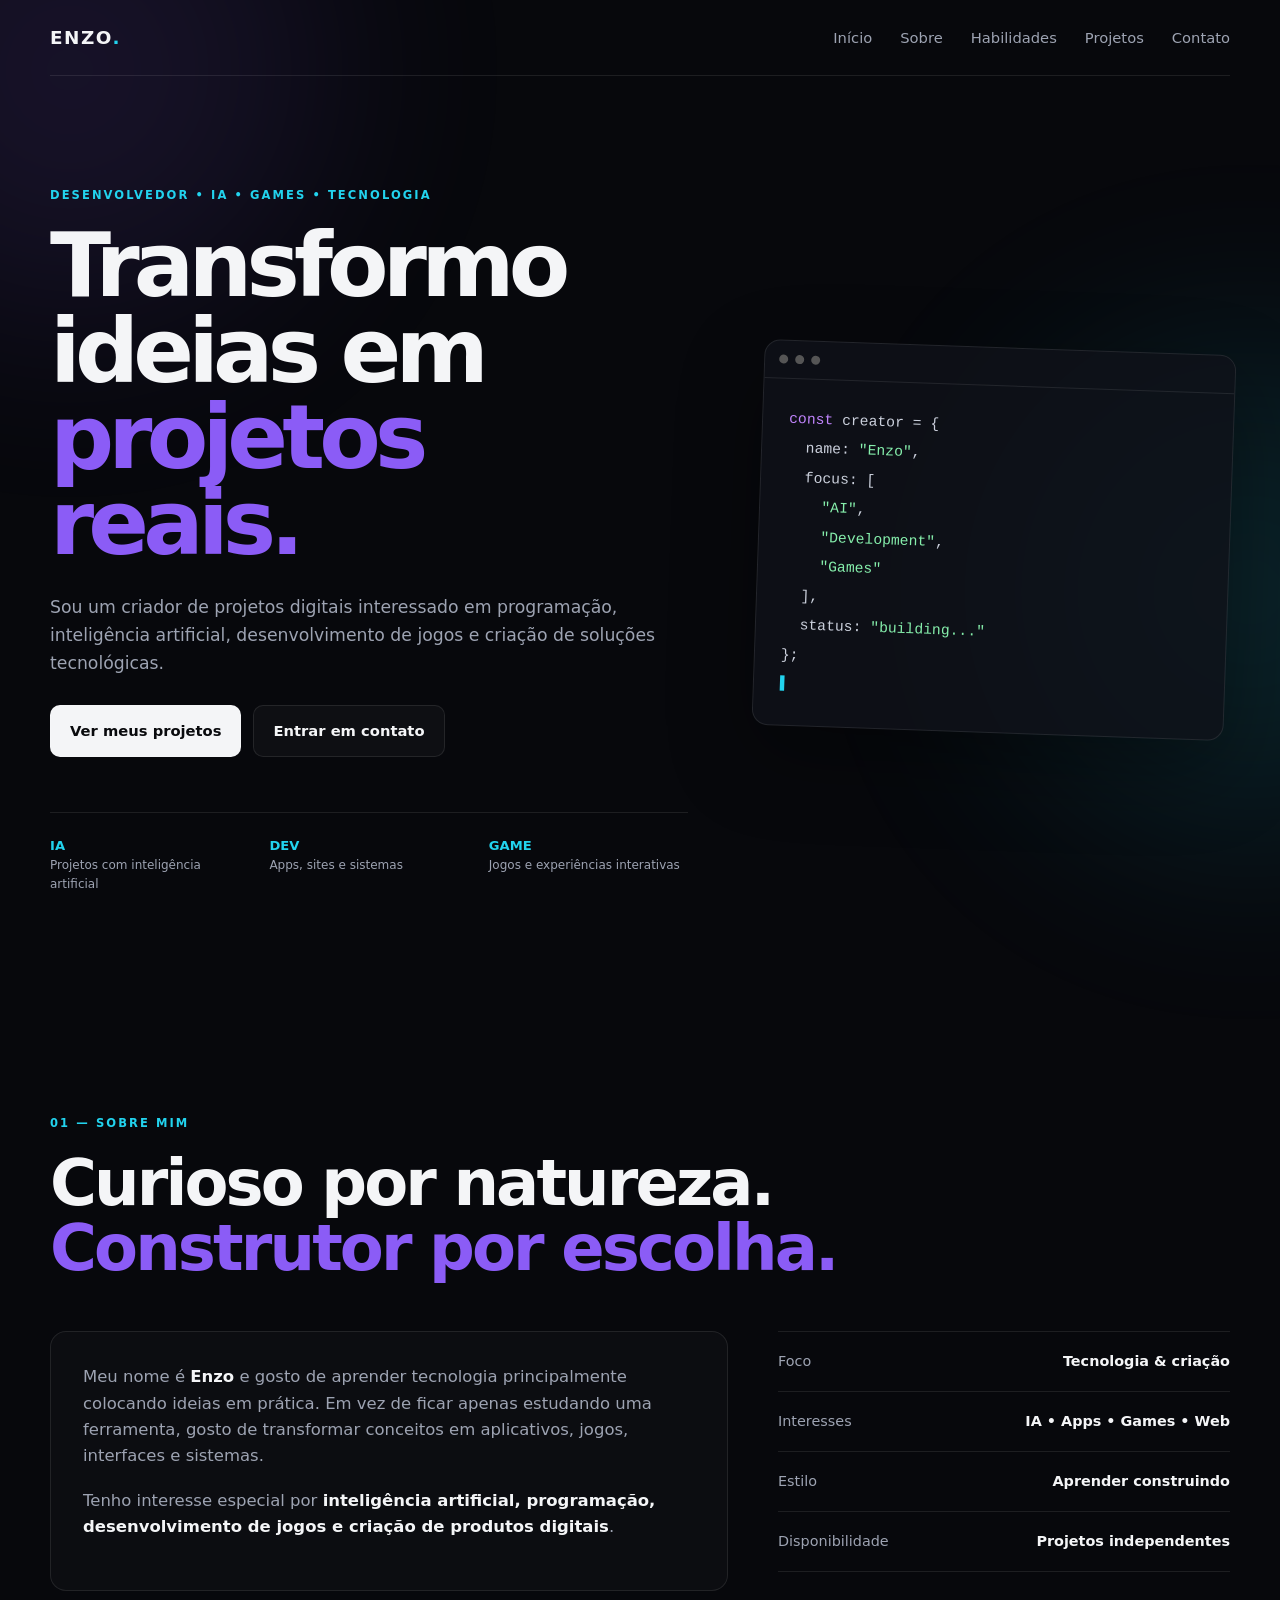
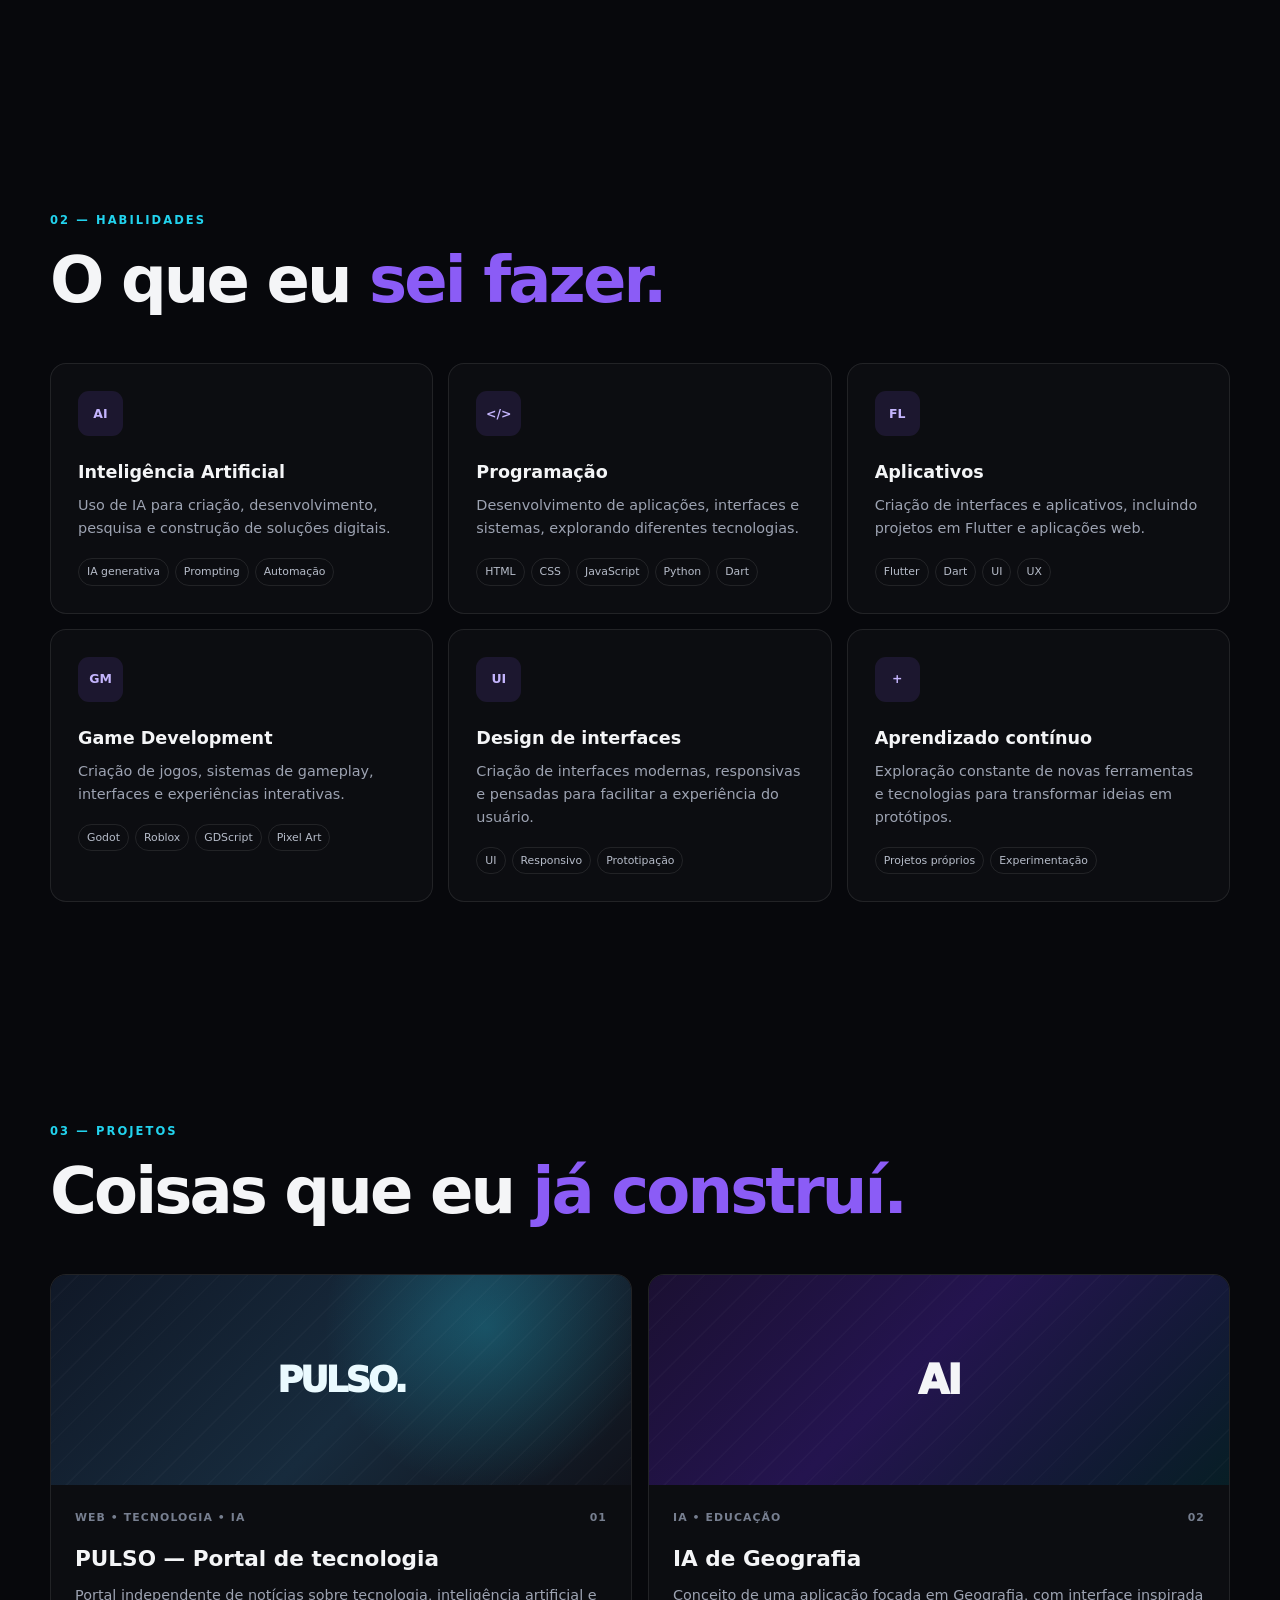
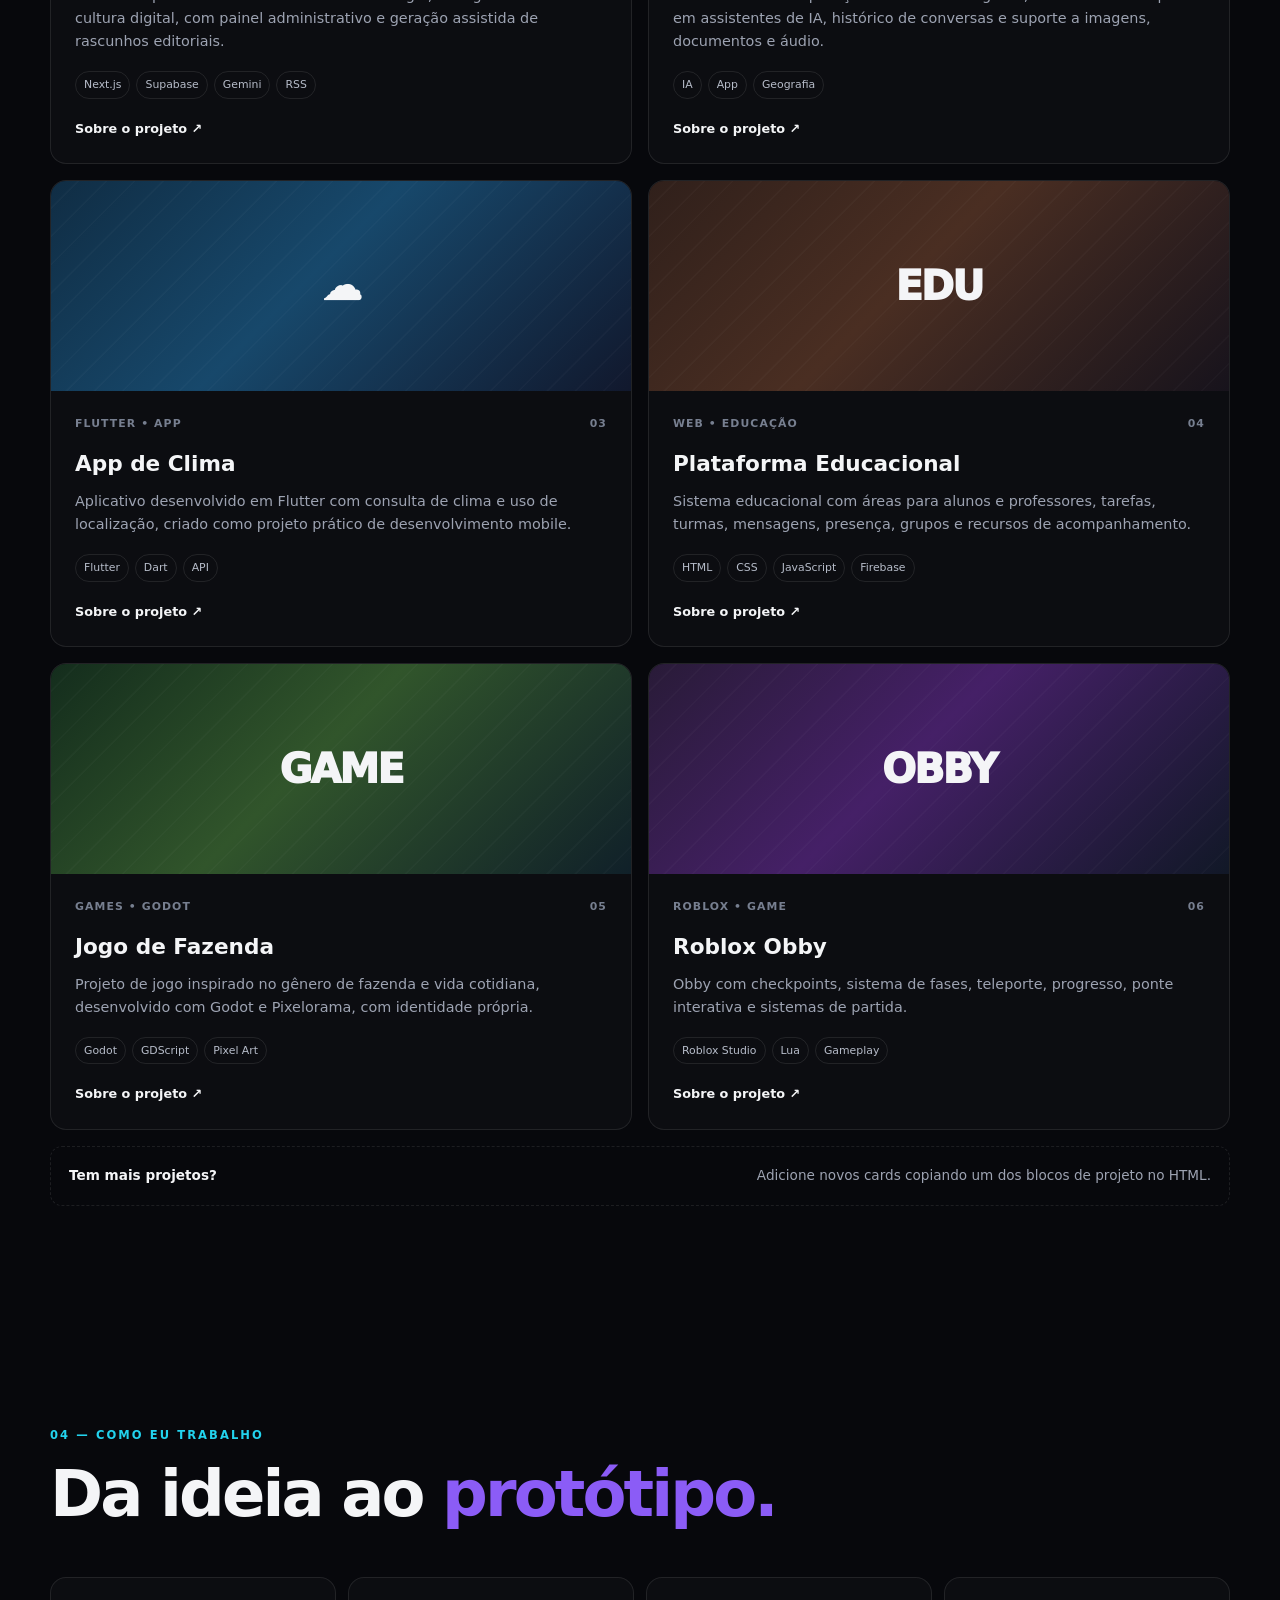
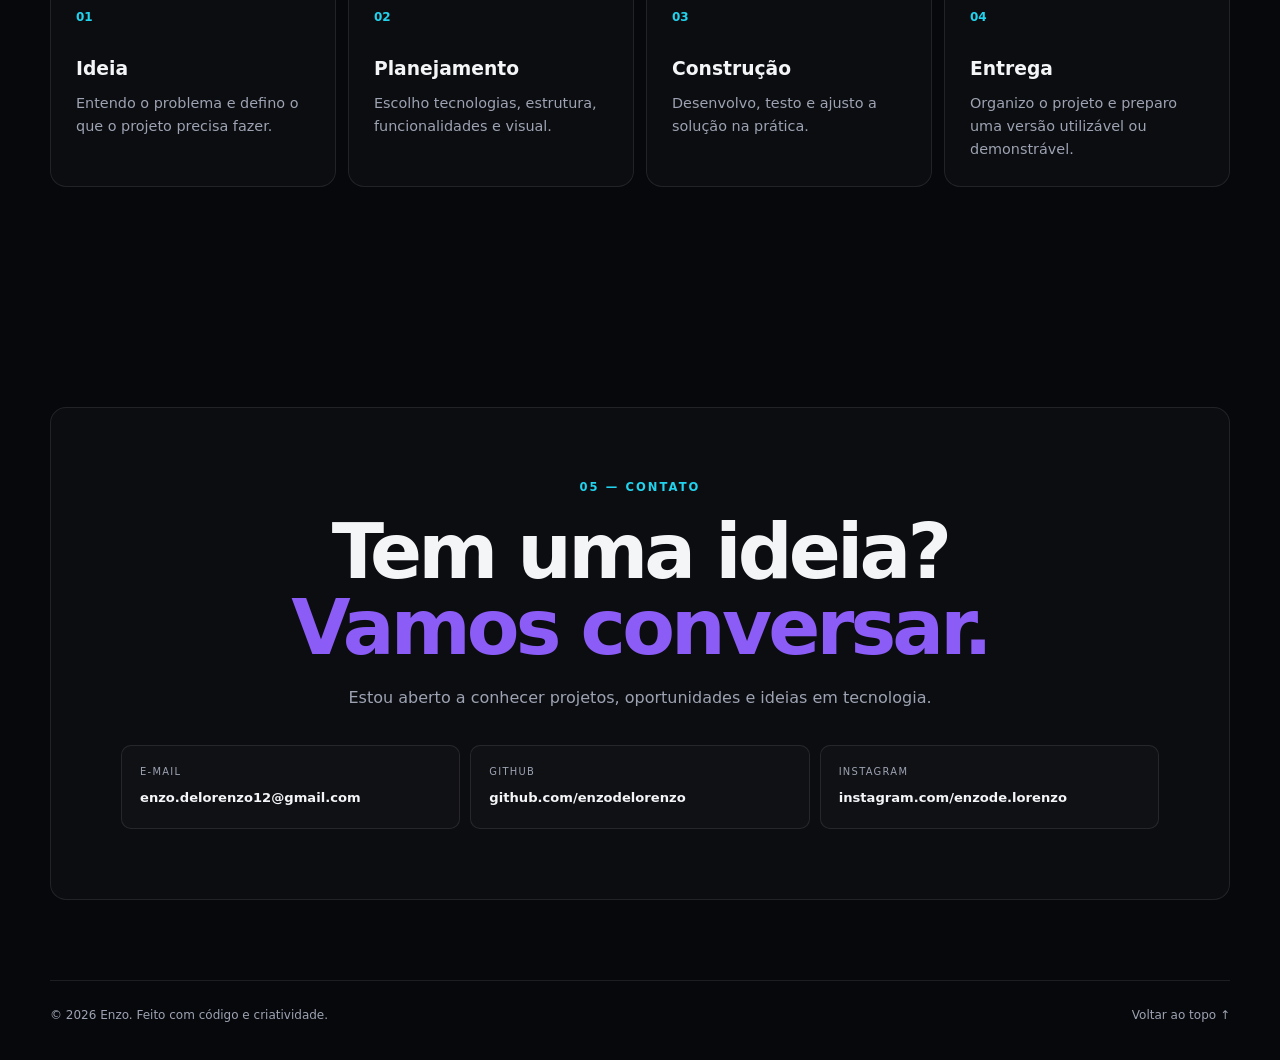
==== index.html @ c568abfc "Initial commit of my portfolio." ====
<!DOCTYPE html>
<html lang="pt-BR">
<head>
  <meta charset="UTF-8">
  <meta name="viewport" content="width=device-width, initial-scale=1.0">
  <meta name="description" content="Portfólio de Enzo — desenvolvimento, inteligência artificial, jogos e tecnologia.">
  <title>Enzo — Desenvolvedor & Criador</title>
  <link rel="stylesheet" href="style.css">
</head>
<body>
  <div class="bg-glow glow-1"></div>
  <div class="bg-glow glow-2"></div>

  <header class="header">
    <a class="logo" href="#inicio">ENZO<span>.</span></a>

    <button class="menu-btn" id="menuBtn" aria-label="Abrir menu">☰</button>

    <nav class="nav" id="nav">
      <a href="#inicio">Início</a>
      <a href="#sobre">Sobre</a>
      <a href="#habilidades">Habilidades</a>
      <a href="#projetos">Projetos</a>
      <a href="#contato">Contato</a>
    </nav>
  </header>

  <main>
    <section class="hero section" id="inicio">
      <div class="hero-content reveal">
        <p class="eyebrow">DESENVOLVEDOR • IA • GAMES • TECNOLOGIA</p>
        <h1>Transformo ideias em <span>projetos reais.</span></h1>
        <p class="hero-text">
          Sou um criador de projetos digitais interessado em programação,
          inteligência artificial, desenvolvimento de jogos e criação de soluções tecnológicas.
        </p>

        <div class="hero-actions">
          <a class="btn primary" href="#projetos">Ver meus projetos</a>
          <a class="btn secondary" href="#contato">Entrar em contato</a>
        </div>

        <div class="quick-stats">
          <div><strong>IA</strong><span>Projetos com inteligência artificial</span></div>
          <div><strong>DEV</strong><span>Apps, sites e sistemas</span></div>
          <div><strong>GAME</strong><span>Jogos e experiências interativas</span></div>
        </div>
      </div>

      <div class="hero-card reveal">
        <div class="terminal">
          <div class="terminal-top">
            <span></span><span></span><span></span>
          </div>
          <div class="terminal-body">
            <p><span class="code-purple">const</span> creator = {</p>
            <p>&nbsp;&nbsp;name: <span class="code-green">"Enzo"</span>,</p>
            <p>&nbsp;&nbsp;focus: [</p>
            <p>&nbsp;&nbsp;&nbsp;&nbsp;<span class="code-green">"AI"</span>,</p>
            <p>&nbsp;&nbsp;&nbsp;&nbsp;<span class="code-green">"Development"</span>,</p>
            <p>&nbsp;&nbsp;&nbsp;&nbsp;<span class="code-green">"Games"</span></p>
            <p>&nbsp;&nbsp;],</p>
            <p>&nbsp;&nbsp;status: <span class="code-green">"building..."</span></p>
            <p>};</p>
            <p class="cursor">▌</p>
          </div>
        </div>
      </div>
    </section>

    <section class="section" id="sobre">
      <div class="section-heading reveal">
        <p class="eyebrow">01 — SOBRE MIM</p>
        <h2>Curioso por natureza.<br><span>Construtor por escolha.</span></h2>
      </div>

      <div class="about-grid">
        <article class="about-card reveal">
          <p>
            Meu nome é <strong>Enzo</strong> e gosto de aprender tecnologia principalmente
            colocando ideias em prática. Em vez de ficar apenas estudando uma ferramenta,
            gosto de transformar conceitos em aplicativos, jogos, interfaces e sistemas.
          </p>
          <p>
            Tenho interesse especial por <strong>inteligência artificial, programação,
            desenvolvimento de jogos e criação de produtos digitais</strong>.
          </p>
        </article>

        <div class="about-list reveal">
          <div class="info-row"><span>Foco</span><strong>Tecnologia & criação</strong></div>
          <div class="info-row"><span>Interesses</span><strong>IA • Apps • Games • Web</strong></div>
          <div class="info-row"><span>Estilo</span><strong>Aprender construindo</strong></div>
          <div class="info-row"><span>Disponibilidade</span><strong>Projetos independentes</strong></div>
        </div>
      </div>
    </section>

    <section class="section" id="habilidades">
      <div class="section-heading reveal">
        <p class="eyebrow">02 — HABILIDADES</p>
        <h2>O que eu <span>sei fazer.</span></h2>
      </div>

      <div class="skills-grid">
        <article class="skill-card reveal">
          <div class="skill-icon">AI</div>
          <h3>Inteligência Artificial</h3>
          <p>Uso de IA para criação, desenvolvimento, pesquisa e construção de soluções digitais.</p>
          <div class="tags"><span>IA generativa</span><span>Prompting</span><span>Automação</span></div>
        </article>

        <article class="skill-card reveal">
          <div class="skill-icon">&lt;/&gt;</div>
          <h3>Programação</h3>
          <p>Desenvolvimento de aplicações, interfaces e sistemas, explorando diferentes tecnologias.</p>
          <div class="tags"><span>HTML</span><span>CSS</span><span>JavaScript</span><span>Python</span><span>Dart</span></div>
        </article>

        <article class="skill-card reveal">
          <div class="skill-icon">FL</div>
          <h3>Aplicativos</h3>
          <p>Criação de interfaces e aplicativos, incluindo projetos em Flutter e aplicações web.</p>
          <div class="tags"><span>Flutter</span><span>Dart</span><span>UI</span><span>UX</span></div>
        </article>

        <article class="skill-card reveal">
          <div class="skill-icon">GM</div>
          <h3>Game Development</h3>
          <p>Criação de jogos, sistemas de gameplay, interfaces e experiências interativas.</p>
          <div class="tags"><span>Godot</span><span>Roblox</span><span>GDScript</span><span>Pixel Art</span></div>
        </article>

        <article class="skill-card reveal">
          <div class="skill-icon">UI</div>
          <h3>Design de interfaces</h3>
          <p>Criação de interfaces modernas, responsivas e pensadas para facilitar a experiência do usuário.</p>
          <div class="tags"><span>UI</span><span>Responsivo</span><span>Prototipação</span></div>
        </article>

        <article class="skill-card reveal">
          <div class="skill-icon">+</div>
          <h3>Aprendizado contínuo</h3>
          <p>Exploração constante de novas ferramentas e tecnologias para transformar ideias em protótipos.</p>
          <div class="tags"><span>Projetos próprios</span><span>Experimentação</span></div>
        </article>
      </div>
    </section>

    <section class="section" id="projetos">
      <div class="section-heading reveal">
        <p class="eyebrow">03 — PROJETOS</p>
        <h2>Coisas que eu <span>já construí.</span></h2>
      </div>

      <div class="projects-grid">
        <article class="project-card featured reveal">
          <div class="project-image gradient-pulso"><span>PULSO.</span></div>
          <div class="project-content">
            <div class="project-top"><span class="project-type">WEB • TECNOLOGIA • IA</span><span>01</span></div>
            <h3>PULSO — Portal de tecnologia</h3>
            <p>Portal independente de notícias sobre tecnologia, inteligência artificial e cultura digital, com painel administrativo e geração assistida de rascunhos editoriais.</p>
            <div class="tags"><span>Next.js</span><span>Supabase</span><span>Gemini</span><span>RSS</span></div>
            <div class="project-links">
              <a href="projeto.html?id=pulso">Sobre o projeto ↗</a>
            </div>
          </div>
        </article>

        <article class="project-card featured reveal">
          <div class="project-image gradient-ai"><span>AI</span></div>
          <div class="project-content">
            <div class="project-top"><span class="project-type">IA • EDUCAÇÃO</span><span>02</span></div>
            <h3>IA de Geografia</h3>
            <p>Conceito de uma aplicação focada em Geografia, com interface inspirada em assistentes de IA, histórico de conversas e suporte a imagens, documentos e áudio.</p>
            <div class="tags"><span>IA</span><span>App</span><span>Geografia</span></div>
            <div class="project-links">
              <a href="projeto.html?id=geografia">Sobre o projeto ↗</a>
            </div>
          </div>
        </article>

        <article class="project-card reveal">
          <div class="project-image gradient-weather"><span>☁</span></div>
          <div class="project-content">
            <div class="project-top"><span class="project-type">FLUTTER • APP</span><span>03</span></div>
            <h3>App de Clima</h3>
            <p>Aplicativo desenvolvido em Flutter com consulta de clima e uso de localização, criado como projeto prático de desenvolvimento mobile.</p>
            <div class="tags"><span>Flutter</span><span>Dart</span><span>API</span></div>
            <div class="project-links">
              <a href="projeto.html?id=clima">Sobre o projeto ↗</a>
            </div>
          </div>
        </article>

        <article class="project-card reveal">
          <div class="project-image gradient-school"><span>EDU</span></div>
          <div class="project-content">
            <div class="project-top"><span class="project-type">WEB • EDUCAÇÃO</span><span>04</span></div>
            <h3>Plataforma Educacional</h3>
            <p>Sistema educacional com áreas para alunos e professores, tarefas, turmas, mensagens, presença, grupos e recursos de acompanhamento.</p>
            <div class="tags"><span>HTML</span><span>CSS</span><span>JavaScript</span><span>Firebase</span></div>
            <div class="project-links">
              <a href="projeto.html?id=plataforma">Sobre o projeto ↗</a>
            </div>
          </div>
        </article>

        <article class="project-card reveal">
          <div class="project-image gradient-farm"><span>GAME</span></div>
          <div class="project-content">
            <div class="project-top"><span class="project-type">GAMES • GODOT</span><span>05</span></div>
            <h3>Jogo de Fazenda</h3>
            <p>Projeto de jogo inspirado no gênero de fazenda e vida cotidiana, desenvolvido com Godot e Pixelorama, com identidade própria.</p>
            <div class="tags"><span>Godot</span><span>GDScript</span><span>Pixel Art</span></div>
            <div class="project-links">
              <a href="projeto.html?id=fazenda">Sobre o projeto ↗</a>
            </div>
          </div>
        </article>

        <article class="project-card reveal">
          <div class="project-image gradient-roblox"><span>OBBY</span></div>
          <div class="project-content">
            <div class="project-top"><span class="project-type">ROBLOX • GAME</span><span>06</span></div>
            <h3>Roblox Obby</h3>
            <p>Obby com checkpoints, sistema de fases, teleporte, progresso, ponte interativa e sistemas de partida.</p>
            <div class="tags"><span>Roblox Studio</span><span>Lua</span><span>Gameplay</span></div>
            <div class="project-links">
              <a href="projeto.html?id=obby">Sobre o projeto ↗</a>
            </div>
          </div>
        </article>

      </div>

      <div class="add-project reveal">
        <strong>Tem mais projetos?</strong>
        <span>Adicione novos cards copiando um dos blocos de projeto no HTML.</span>
      </div>
    </section>

    <section class="section process-section">
      <div class="section-heading reveal">
        <p class="eyebrow">04 — COMO EU TRABALHO</p>
        <h2>Da ideia ao <span>protótipo.</span></h2>
      </div>

      <div class="process-grid">
        <div class="process-step reveal"><b>01</b><h3>Ideia</h3><p>Entendo o problema e defino o que o projeto precisa fazer.</p></div>
        <div class="process-step reveal"><b>02</b><h3>Planejamento</h3><p>Escolho tecnologias, estrutura, funcionalidades e visual.</p></div>
        <div class="process-step reveal"><b>03</b><h3>Construção</h3><p>Desenvolvo, testo e ajusto a solução na prática.</p></div>
        <div class="process-step reveal"><b>04</b><h3>Entrega</h3><p>Organizo o projeto e preparo uma versão utilizável ou demonstrável.</p></div>
      </div>
    </section>

    <section class="cta section" id="contato">
      <div class="cta-box reveal">
        <p class="eyebrow">05 — CONTATO</p>
        <h2>Tem uma ideia?<br><span>Vamos conversar.</span></h2>
        <p>Estou aberto a conhecer projetos, oportunidades e ideias em tecnologia.</p>

        <div class="contact-grid">
          <a class="contact-item" href="mailto:enzo.delorenzo12@gmail.com">
            <small>E-MAIL</small>
            <strong>enzo.delorenzo12@gmail.com</strong>
          </a>
          <a class="contact-item" href="https://github.com/enzodelorenzo" target="_blank" rel="noopener noreferrer">
            <small>GITHUB</small>
            <strong>github.com/enzodelorenzo</strong>
          </a>
          <a class="contact-item" href="https://www.instagram.com/enzode.lorenzo/" target="_blank" rel="noopener noreferrer">
            <small>INSTAGRAM</small>
            <strong>instagram.com/enzode.lorenzo</strong>
          </a>
        </div>

      </div>
    </section>
  </main>

  <footer class="footer">
    <span>© <span id="year"></span> Enzo. Feito com código e criatividade.</span>
    <a href="#inicio">Voltar ao topo ↑</a>
  </footer>

  <script src="script.js"></script>
</body>
</html>
---- style.css ----
:root {
  --bg: #07080c;
  --surface: #10121a;
  --surface-2: #151823;
  --text: #f4f5f7;
  --muted: #9da3b2;
  --line: rgba(255,255,255,.09);
  --accent: #8b5cf6;
  --accent-2: #22d3ee;
  --max: 1180px;
}

* { box-sizing: border-box; margin: 0; padding: 0; }
html { scroll-behavior: smooth; }
body {
  font-family: Inter, ui-sans-serif, system-ui, -apple-system, BlinkMacSystemFont, "Segoe UI", sans-serif;
  background: var(--bg);
  color: var(--text);
  line-height: 1.6;
  overflow-x: hidden;
}
a { color: inherit; text-decoration: none; }
button { font: inherit; }

.bg-glow {
  position: fixed;
  width: 500px;
  height: 500px;
  border-radius: 50%;
  filter: blur(110px);
  opacity: .12;
  pointer-events: none;
  z-index: -1;
}
.glow-1 { background: var(--accent); top: -180px; left: -180px; }
.glow-2 { background: var(--accent-2); right: -220px; top: 38%; }

.header {
  width: min(var(--max), calc(100% - 40px));
  height: 76px;
  margin: 0 auto;
  display: flex;
  align-items: center;
  justify-content: space-between;
  border-bottom: 1px solid var(--line);
}
.logo { font-size: 1.15rem; font-weight: 900; letter-spacing: .08em; }
.logo span { color: var(--accent-2); }
.nav { display: flex; gap: 28px; }
.nav a { color: var(--muted); font-size: .92rem; transition: .2s; }
.nav a:hover { color: var(--text); }
.menu-btn { display: none; background: none; color: var(--text); border: 0; font-size: 1.5rem; cursor: pointer; }

.section {
  width: min(var(--max), calc(100% - 40px));
  margin: 0 auto;
  padding: 110px 0;
}
.hero {
  min-height: calc(100vh - 76px);
  display: grid;
  grid-template-columns: 1.15fr .85fr;
  align-items: center;
  gap: 70px;
}
.eyebrow {
  color: var(--accent-2);
  font-size: .72rem;
  letter-spacing: .18em;
  font-weight: 800;
  margin-bottom: 18px;
}
.hero h1 {
  font-size: clamp(3rem, 7vw, 6.5rem);
  line-height: .96;
  letter-spacing: -.065em;
  max-width: 900px;
}
.hero h1 span, h2 span { color: var(--accent); }
.hero-text {
  color: var(--muted);
  max-width: 650px;
  font-size: 1.08rem;
  margin: 28px 0;
}
.hero-actions { display: flex; gap: 12px; flex-wrap: wrap; }
.btn {
  padding: 13px 19px;
  border-radius: 10px;
  border: 1px solid var(--line);
  font-weight: 750;
  font-size: .92rem;
  transition: transform .2s, border-color .2s;
}
.btn:hover { transform: translateY(-2px); border-color: rgba(255,255,255,.25); }
.btn.primary { background: var(--text); color: #090a0d; }
.btn.secondary { background: rgba(255,255,255,.03); }

.quick-stats {
  display: grid;
  grid-template-columns: repeat(3, 1fr);
  margin-top: 55px;
  border-top: 1px solid var(--line);
  padding-top: 22px;
  gap: 20px;
}
.quick-stats div { display: flex; flex-direction: column; }
.quick-stats strong { font-size: .82rem; color: var(--accent-2); }
.quick-stats span { font-size: .75rem; color: var(--muted); }

.terminal {
  border: 1px solid var(--line);
  background: rgba(16,18,26,.8);
  border-radius: 16px;
  box-shadow: 0 30px 80px rgba(0,0,0,.35);
  overflow: hidden;
  transform: rotate(2deg);
}
.terminal-top { height: 38px; border-bottom: 1px solid var(--line); display: flex; align-items: center; gap: 7px; padding: 0 14px; }
.terminal-top span { width: 9px; height: 9px; border-radius: 50%; background: #555; }
.terminal-body { padding: 26px; font: 500 .92rem/2 "SFMono-Regular", Consolas, monospace; color: #cbd0dc; }
.code-purple { color: #c084fc; }
.code-green { color: #86efac; }
.cursor { color: var(--accent-2); animation: blink 1s infinite; }
@keyframes blink { 50% { opacity: 0; } }

.section-heading { margin-bottom: 50px; }
.section-heading h2 { font-size: clamp(2.3rem, 5vw, 4.6rem); line-height: 1.02; letter-spacing: -.045em; }

.about-grid { display: grid; grid-template-columns: 1.2fr .8fr; gap: 50px; }
.about-card, .skill-card, .project-card, .process-step, .cta-box {
  background: rgba(255,255,255,.025);
  border: 1px solid var(--line);
  border-radius: 16px;
}
.about-card { padding: 32px; }
.about-card p { color: var(--muted); margin-bottom: 18px; font-size: 1.03rem; }
.about-card strong { color: var(--text); }
.about-list { border-top: 1px solid var(--line); }
.info-row { display: flex; justify-content: space-between; gap: 20px; padding: 18px 0; border-bottom: 1px solid var(--line); font-size: .9rem; }
.info-row span { color: var(--muted); }
.info-row strong { text-align: right; }

.placeholder-note {
  color: #c4a8ff !important;
  background: rgba(139,92,246,.08);
  border: 1px dashed rgba(139,92,246,.35);
  padding: 12px 14px;
  border-radius: 10px;
  font-size: .82rem !important;
}

.skills-grid { display: grid; grid-template-columns: repeat(3, 1fr); gap: 15px; }
.skill-card { padding: 27px; transition: transform .2s, border-color .2s; }
.skill-card:hover, .project-card:hover, .process-step:hover { transform: translateY(-4px); border-color: rgba(255,255,255,.18); }
.skill-icon {
  width: 45px; height: 45px; border-radius: 11px; display: grid; place-items: center;
  background: rgba(139,92,246,.13); color: #c4b5fd; font-weight: 900; font-size: .78rem; margin-bottom: 22px;
}
.skill-card h3 { margin-bottom: 8px; font-size: 1.1rem; }
.skill-card p, .project-content p, .process-step p { color: var(--muted); font-size: .9rem; }
.tags { display: flex; flex-wrap: wrap; gap: 6px; margin-top: 18px; }
.tags span { border: 1px solid var(--line); color: #b7bdca; border-radius: 999px; padding: 4px 8px; font-size: .68rem; }

.projects-grid { display: grid; grid-template-columns: repeat(2, 1fr); gap: 16px; }
.project-card { overflow: hidden; transition: transform .2s, border-color .2s; }
.project-image {
  height: 210px; display: grid; place-items: center; position: relative; overflow: hidden;
  font-weight: 950; font-size: 2.5rem; letter-spacing: -.05em;
}
.project-image::after {
  content: ""; position: absolute; inset: 0;
  background: repeating-linear-gradient(135deg, transparent 0 18px, rgba(255,255,255,.025) 19px 20px);
}
.gradient-ai { background: linear-gradient(135deg, #1b1032, #24144f 45%, #071e25); }
.gradient-weather { background: linear-gradient(135deg, #102d44, #17486b 45%, #11182d); }
.gradient-school { background: linear-gradient(135deg, #30201b, #4a2e22 45%, #17131c); }
.gradient-farm { background: linear-gradient(135deg, #142d1d, #31552b 45%, #102029); }
.gradient-roblox { background: linear-gradient(135deg, #291b38, #452067 45%, #111827); }
.gradient-school2 { background: linear-gradient(135deg, #17263a, #1d4861 45%, #14172b); }
.project-image span { z-index: 1; }
.project-content { padding: 24px; }
.project-top { display: flex; justify-content: space-between; color: #777f90; font-size: .68rem; font-weight: 800; letter-spacing: .1em; margin-bottom: 15px; }
.project-content h3 { font-size: 1.35rem; margin-bottom: 8px; }
.project-links { display: flex; gap: 18px; margin-top: 20px; }
.project-links a { color: var(--text); font-size: .8rem; font-weight: 800; }
.project-links a:hover { color: var(--accent-2); }
.add-project { margin-top: 16px; border: 1px dashed var(--line); border-radius: 12px; padding: 18px; display: flex; justify-content: space-between; gap: 20px; color: var(--muted); font-size: .85rem; }
.add-project strong { color: var(--text); }

.process-grid { display: grid; grid-template-columns: repeat(4, 1fr); gap: 12px; }
.process-step { padding: 25px; }
.process-step b { color: var(--accent-2); font-size: .75rem; }
.process-step h3 { margin: 25px 0 8px; }

.cta { padding-bottom: 80px; }
.cta-box { padding: clamp(30px, 6vw, 70px); text-align: center; }
.cta-box h2 { font-size: clamp(2.5rem, 6vw, 5rem); line-height: .98; letter-spacing: -.05em; }
.cta-box > p:not(.eyebrow):not(.placeholder-note) { color: var(--muted); margin: 20px auto 35px; max-width: 600px; }
.contact-grid { display: grid; grid-template-columns: repeat(3, 1fr); gap: 10px; text-align: left; }
.contact-item { padding: 18px; border: 1px solid var(--line); border-radius: 10px; background: rgba(255,255,255,.02); }
.contact-item:hover { border-color: rgba(255,255,255,.2); }
.contact-item small { display: block; color: var(--muted); font-size: .62rem; letter-spacing: .13em; margin-bottom: 4px; }
.contact-item strong { font-size: .82rem; word-break: break-word; }
.center { margin: 18px auto 0; max-width: 600px; text-align: left; }

.footer {
  width: min(var(--max), calc(100% - 40px)); margin: 0 auto; padding: 25px 0 35px;
  border-top: 1px solid var(--line); display: flex; justify-content: space-between; gap: 20px;
  color: var(--muted); font-size: .75rem;
}
.footer a:hover { color: var(--text); }

.reveal { opacity: 0; transform: translateY(22px); transition: opacity .7s ease, transform .7s ease; }
.reveal.visible { opacity: 1; transform: translateY(0); }

@media (max-width: 900px) {
  .hero { grid-template-columns: 1fr; padding-top: 80px; }
  .hero-card { max-width: 700px; }
  .skills-grid { grid-template-columns: repeat(2, 1fr); }
  .about-grid { grid-template-columns: 1fr; }
  .process-grid { grid-template-columns: repeat(2, 1fr); }
}

@media (max-width: 680px) {
  .header { height: 68px; }
  .menu-btn { display: block; }
  .nav {
    display: none; position: absolute; top: 68px; left: 20px; right: 20px;
    padding: 15px; background: #10121a; border: 1px solid var(--line); border-radius: 12px;
    flex-direction: column; gap: 0; z-index: 10;
  }
  .nav.open { display: flex; }
  .nav a { padding: 12px; }
  .section { padding: 80px 0; }
  .hero h1 { font-size: clamp(2.8rem, 14vw, 4.8rem); }
  .quick-stats { grid-template-columns: 1fr; }
  .skills-grid, .projects-grid, .process-grid, .contact-grid { grid-template-columns: 1fr; }
  .add-project { flex-direction: column; }
  .terminal { transform: none; }
  .footer { flex-direction: column; }
}


/* Projeto PULSO */
.gradient-pulso {
  background: radial-gradient(circle at 75% 25%, rgba(34,211,238,.25), transparent 35%),
              linear-gradient(135deg, #101827, #172b3d 55%, #10121a);
  color: #eafaff;
  font-size: 2.2rem;
  letter-spacing: -.08em;
}

/* Página de detalhes dos projetos */
.project-detail-main {
  width: min(900px, calc(100% - 40px));
  margin: 0 auto;
  padding: 70px 0 110px;
}
.project-back {
  display: inline-flex;
  color: var(--accent-2);
  font-size: .85rem;
  font-weight: 800;
  margin-bottom: 38px;
}
.project-detail-hero {
  border: 1px solid var(--line);
  border-radius: 18px;
  padding: clamp(28px, 6vw, 58px);
  background: linear-gradient(145deg, rgba(139,92,246,.12), rgba(34,211,238,.04));
  margin-bottom: 22px;
}
.project-detail-hero .eyebrow { margin-bottom: 14px; }
.project-detail-hero h1 {
  font-size: clamp(2.5rem, 7vw, 5rem);
  line-height: .98;
  letter-spacing: -.06em;
  margin-bottom: 20px;
}
.project-detail-hero h1 span { color: var(--accent); }
.project-detail-lead {
  color: var(--muted);
  max-width: 700px;
  font-size: 1.08rem;
}
.project-detail-grid {
  display: grid;
  grid-template-columns: 1fr 1fr;
  gap: 14px;
}
.project-detail-card {
  padding: 26px;
  border: 1px solid var(--line);
  border-radius: 15px;
  background: rgba(255,255,255,.025);
}
.project-detail-card h2 {
  font-size: 1rem;
  margin-bottom: 10px;
}
.project-detail-card p, .project-detail-card li {
  color: var(--muted);
  font-size: .92rem;
}
.project-detail-card ul { padding-left: 18px; }
.project-detail-card li + li { margin-top: 7px; }
.project-detail-tags { display: flex; flex-wrap: wrap; gap: 8px; margin-top: 18px; }
.project-detail-tags span {
  border: 1px solid var(--line);
  border-radius: 999px;
  padding: 6px 10px;
  color: #cbd0dc;
  font-size: .75rem;
}
.project-status {
  display: inline-flex;
  margin-top: 22px;
  border: 1px solid rgba(34,211,238,.25);
  color: var(--accent-2);
  border-radius: 999px;
  padding: 6px 11px;
  font-size: .72rem;
  font-weight: 800;
}
@media (max-width: 680px) {
  .project-detail-main { padding-top: 45px; }
  .project-detail-grid { grid-template-columns: 1fr; }
}
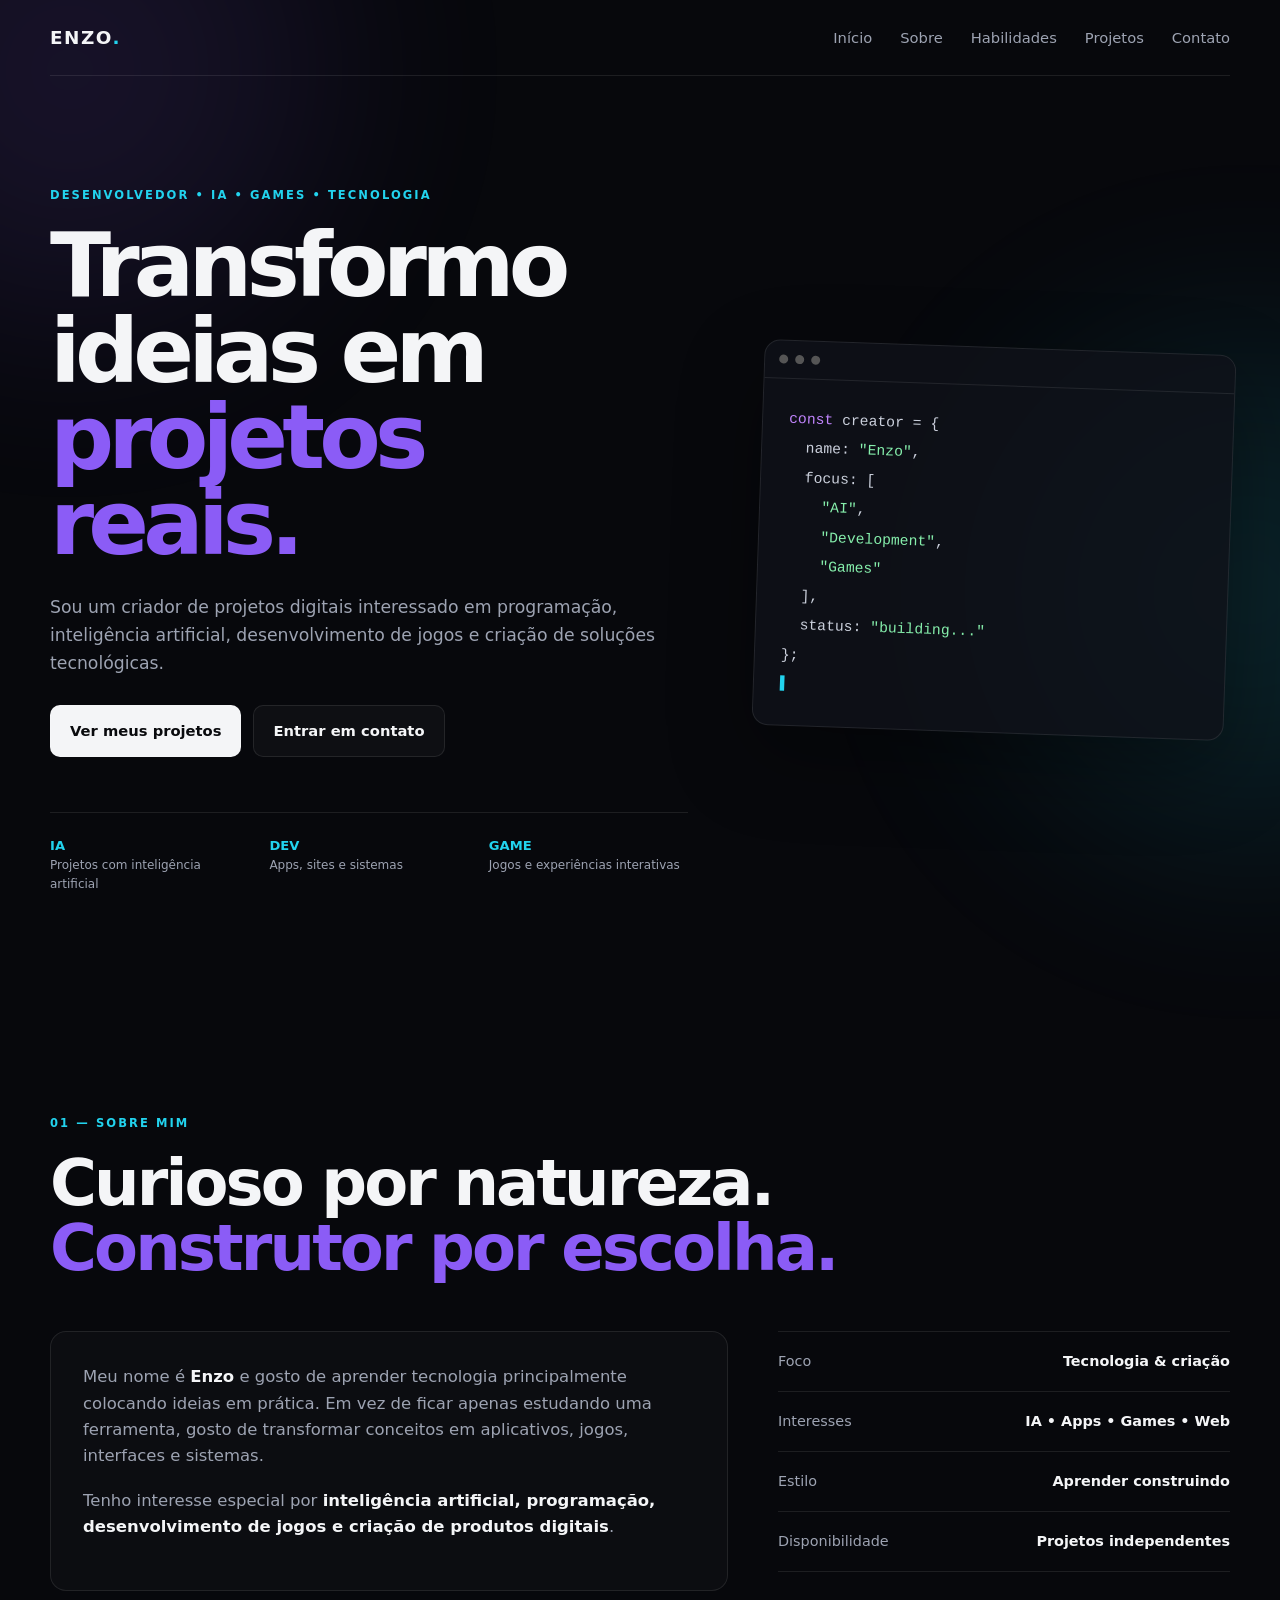
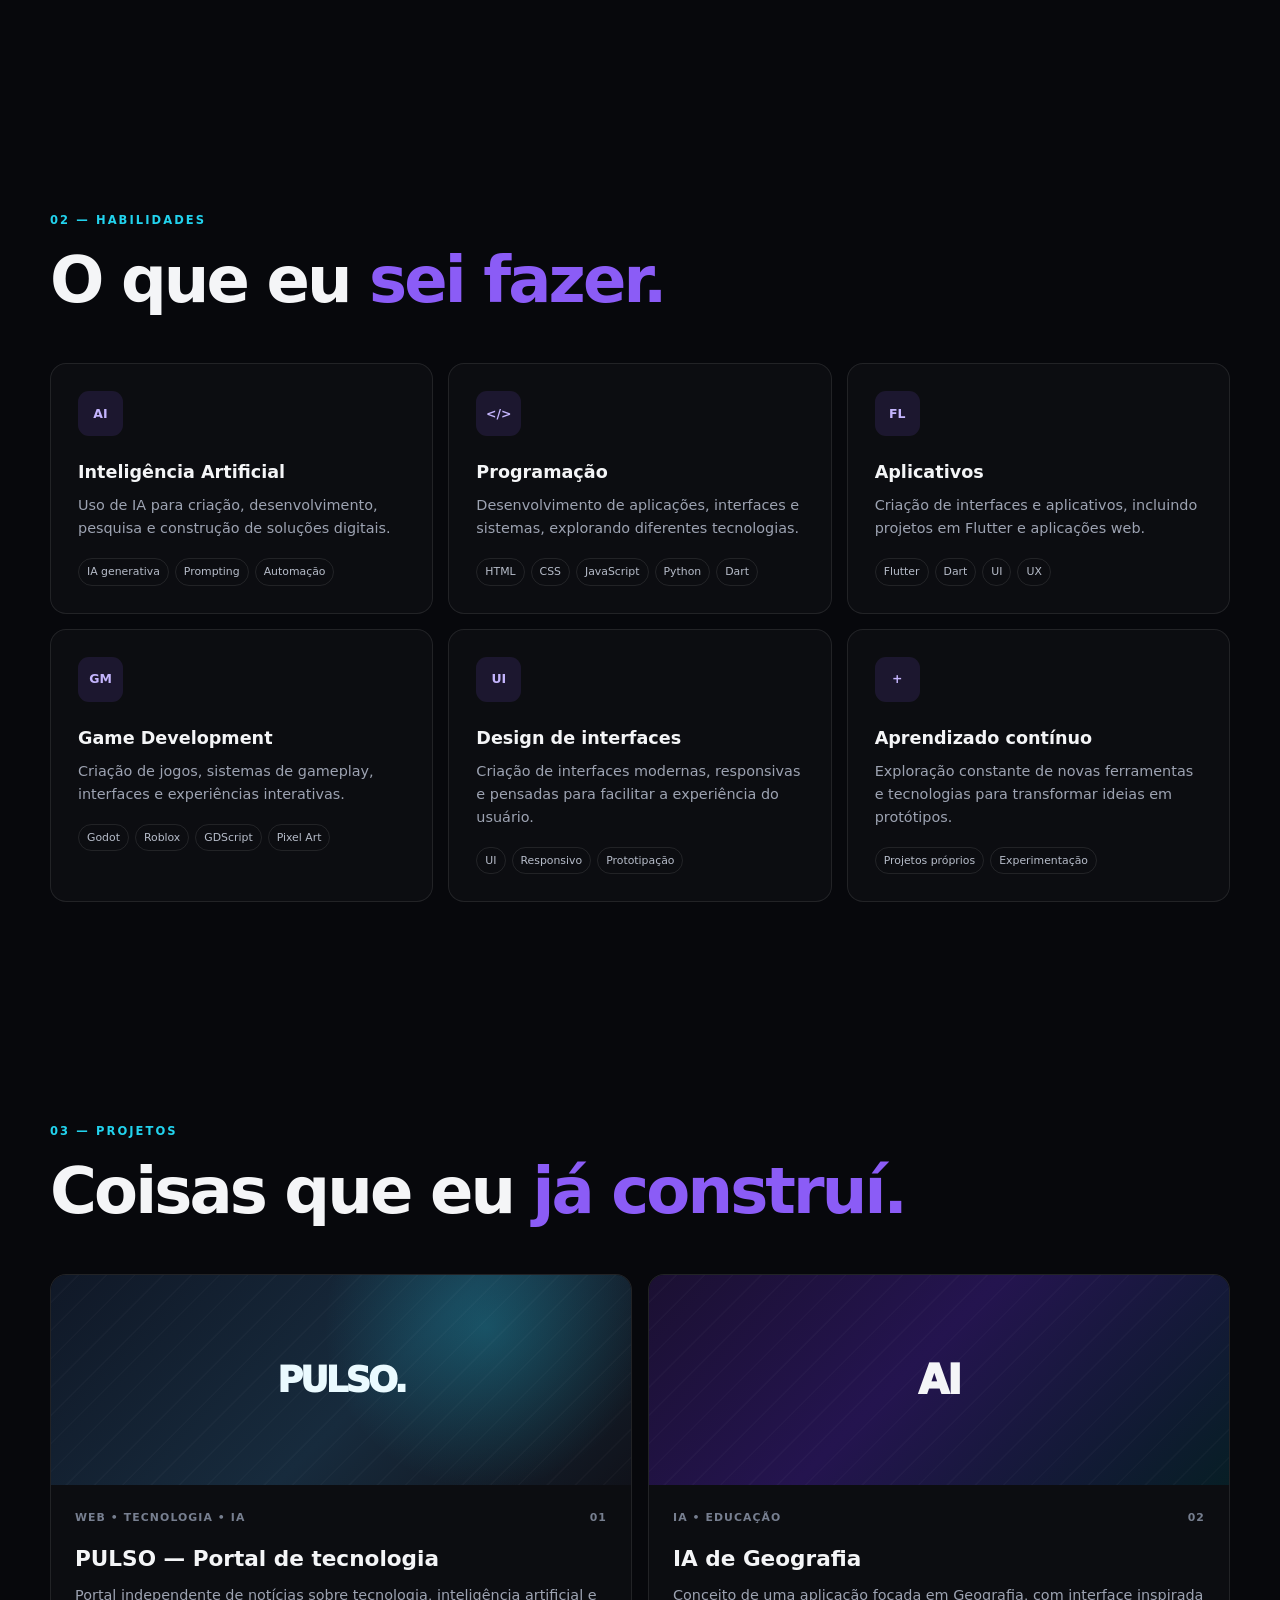
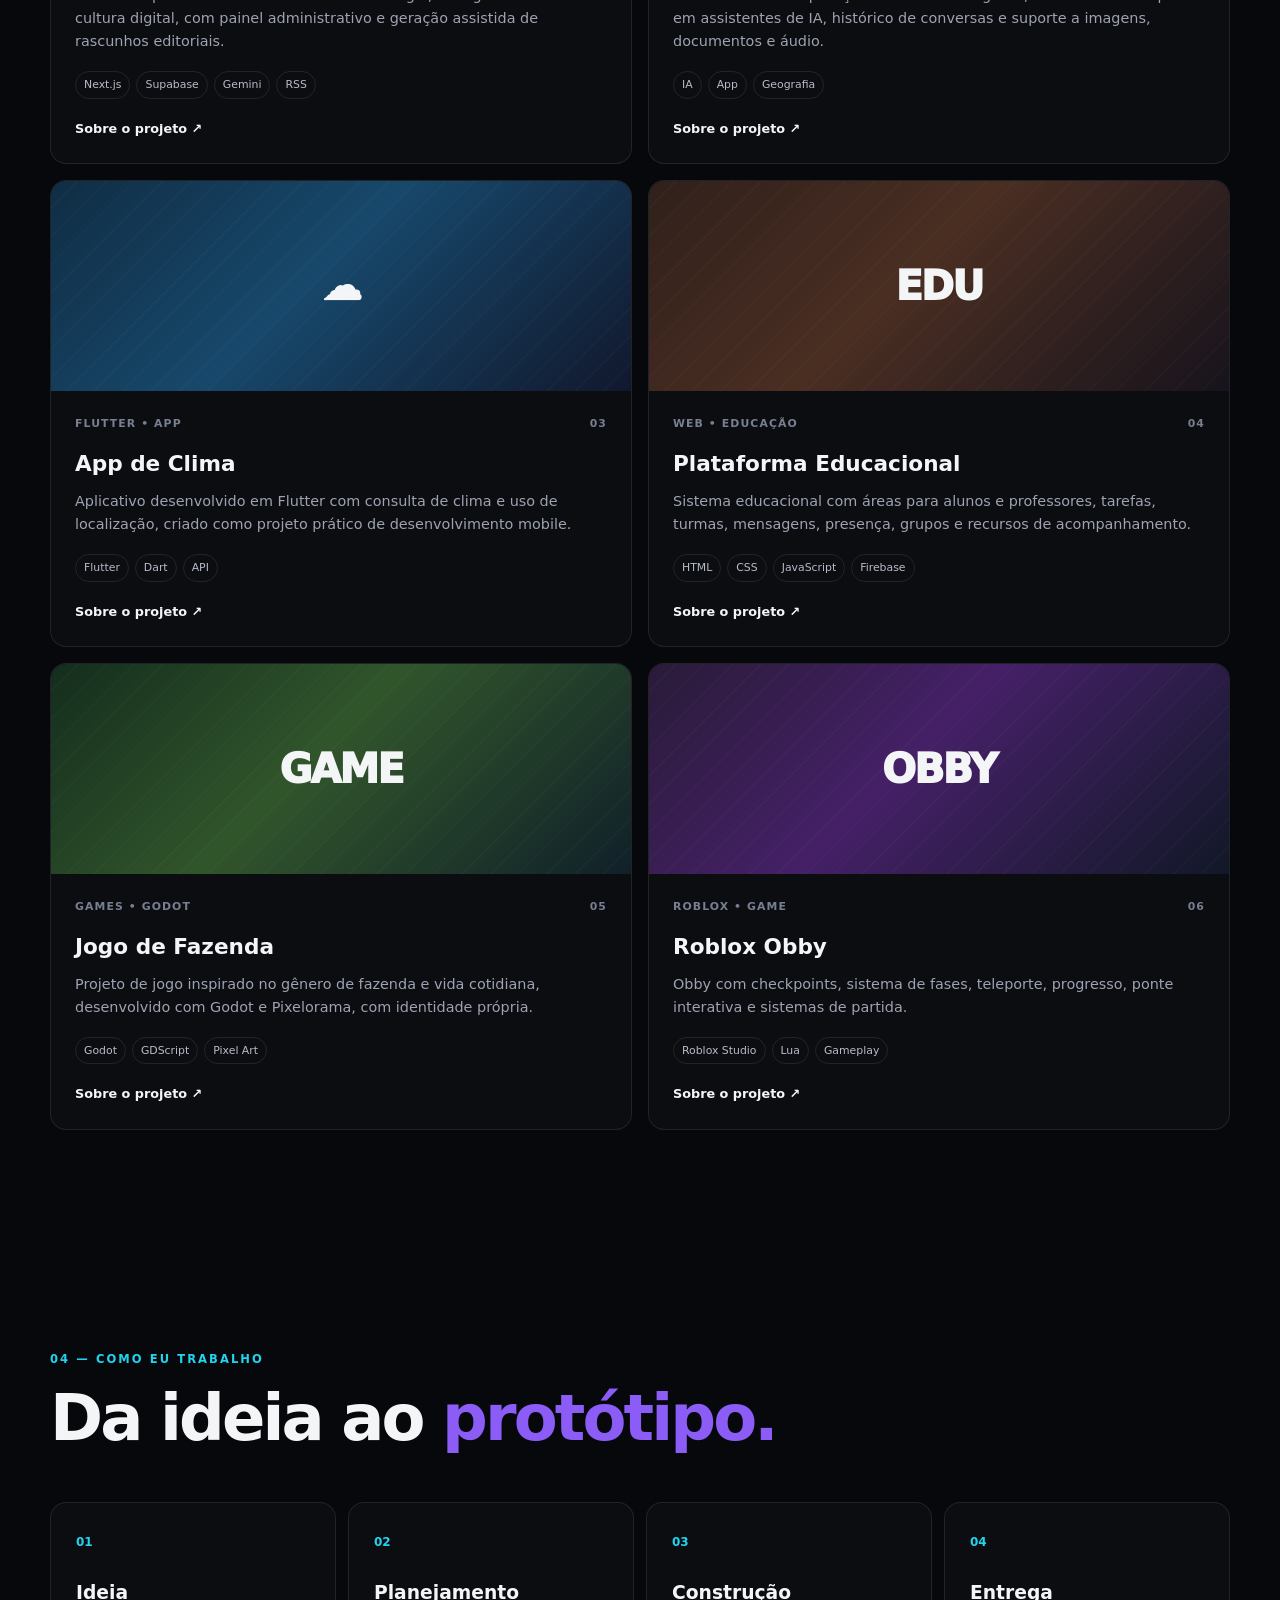
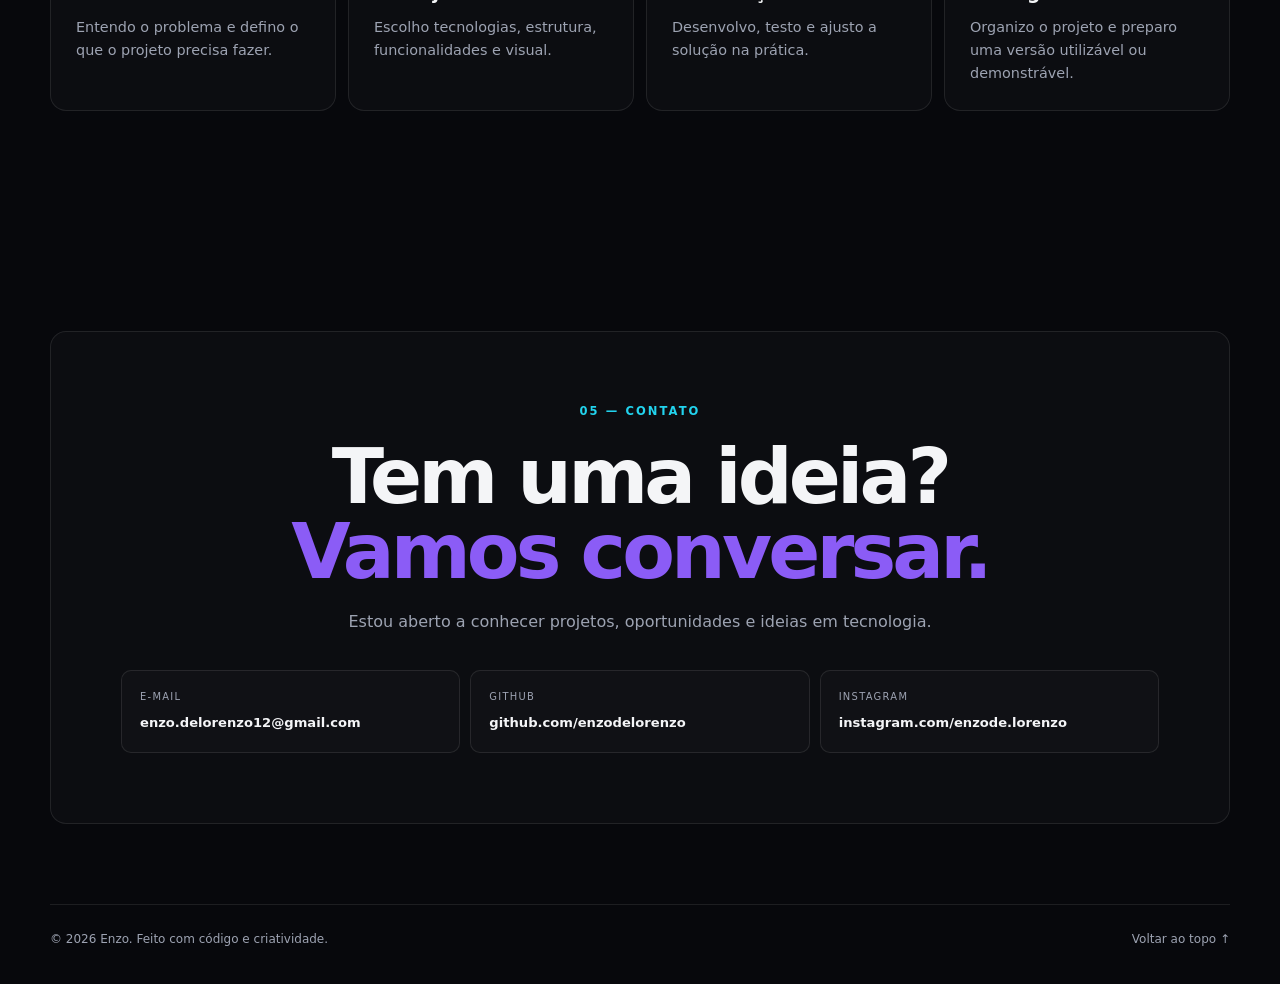
==== commit e645312f: "Retirada de texto exemplo." ====
--- a/index.html
+++ b/index.html
@@ -1,6 +1,7 @@
 <!DOCTYPE html>
 <html lang="pt-BR">
 <head>
+  <meta name="google-site-verification" content="OFwXR9evrrZ_B8qeFIVxJmBo6NoyDnX_jhKl40GGMoo" />
   <meta charset="UTF-8">
   <meta name="viewport" content="width=device-width, initial-scale=1.0">
   <meta name="description" content="Portfólio de Enzo — desenvolvimento, inteligência artificial, jogos e tecnologia.">
@@ -234,10 +235,6 @@
 
       </div>
 
-      <div class="add-project reveal">
-        <strong>Tem mais projetos?</strong>
-        <span>Adicione novos cards copiando um dos blocos de projeto no HTML.</span>
-      </div>
     </section>
 
     <section class="section process-section">
